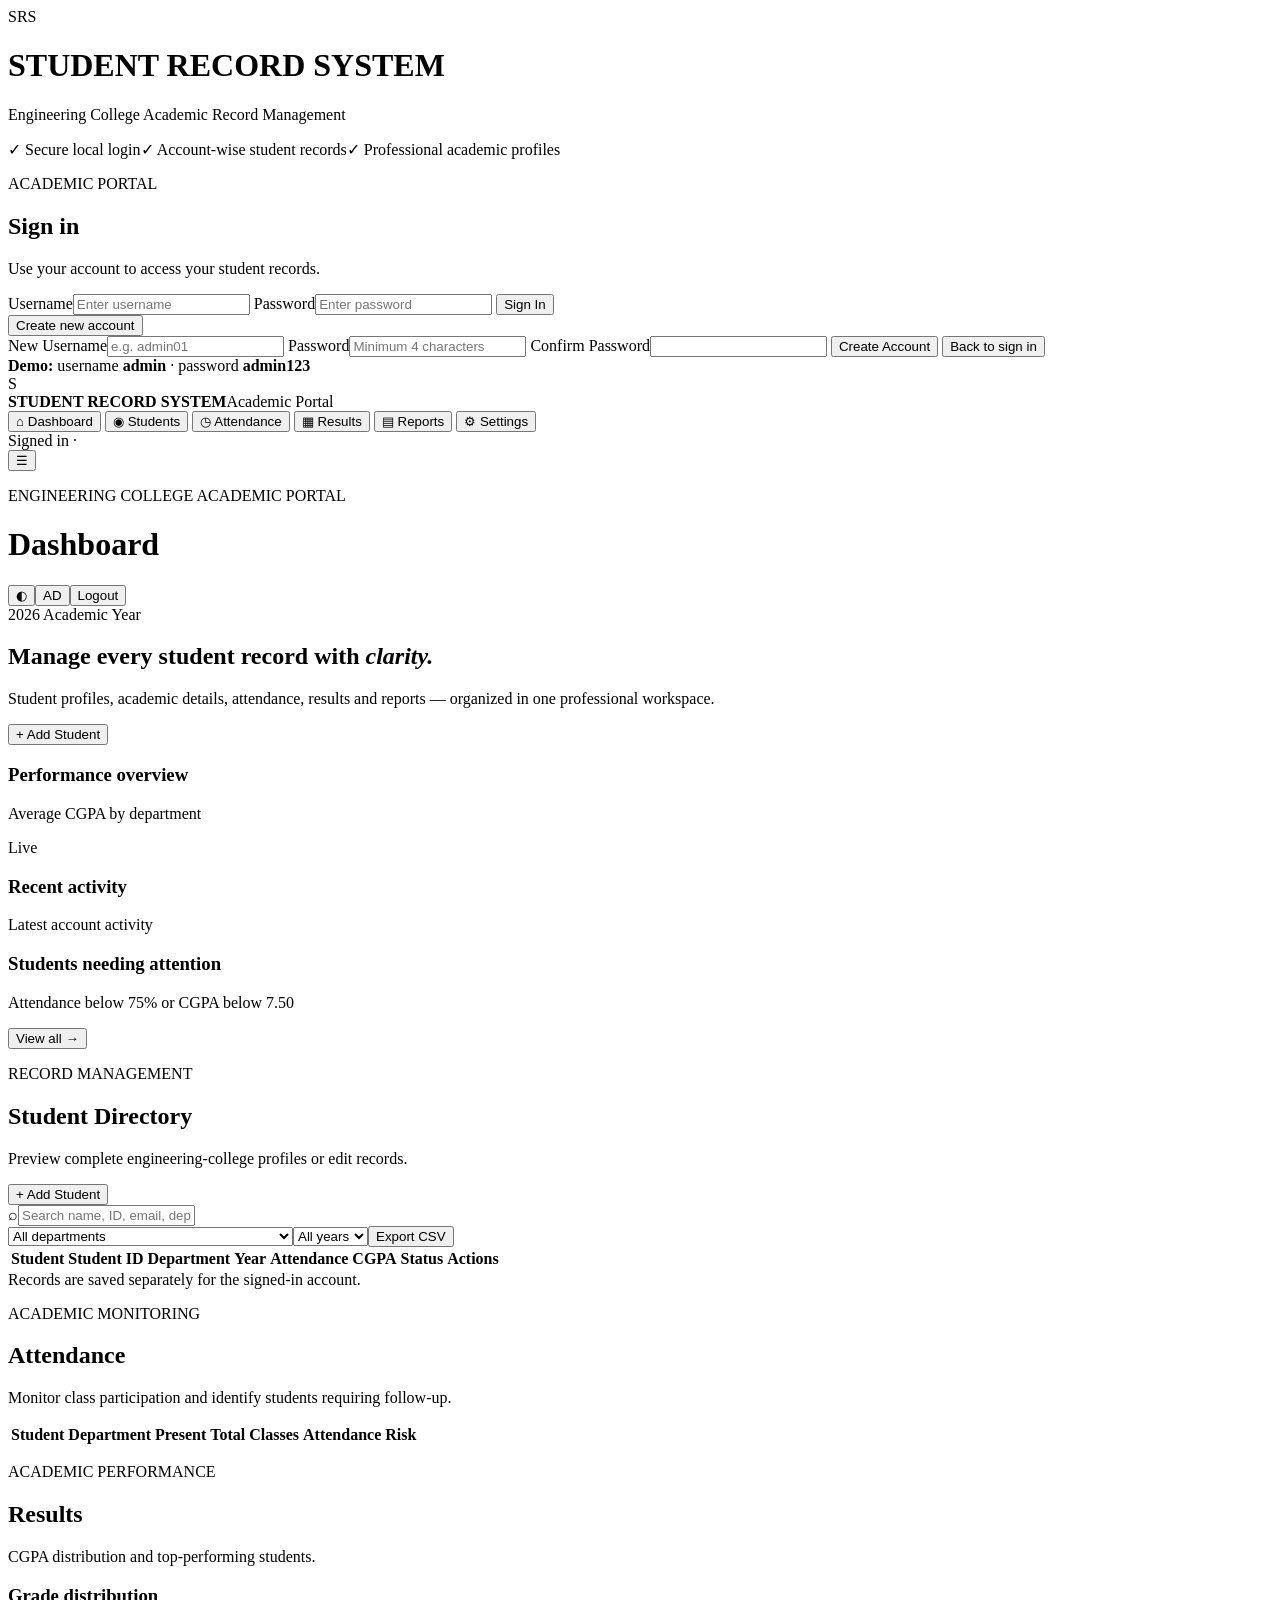
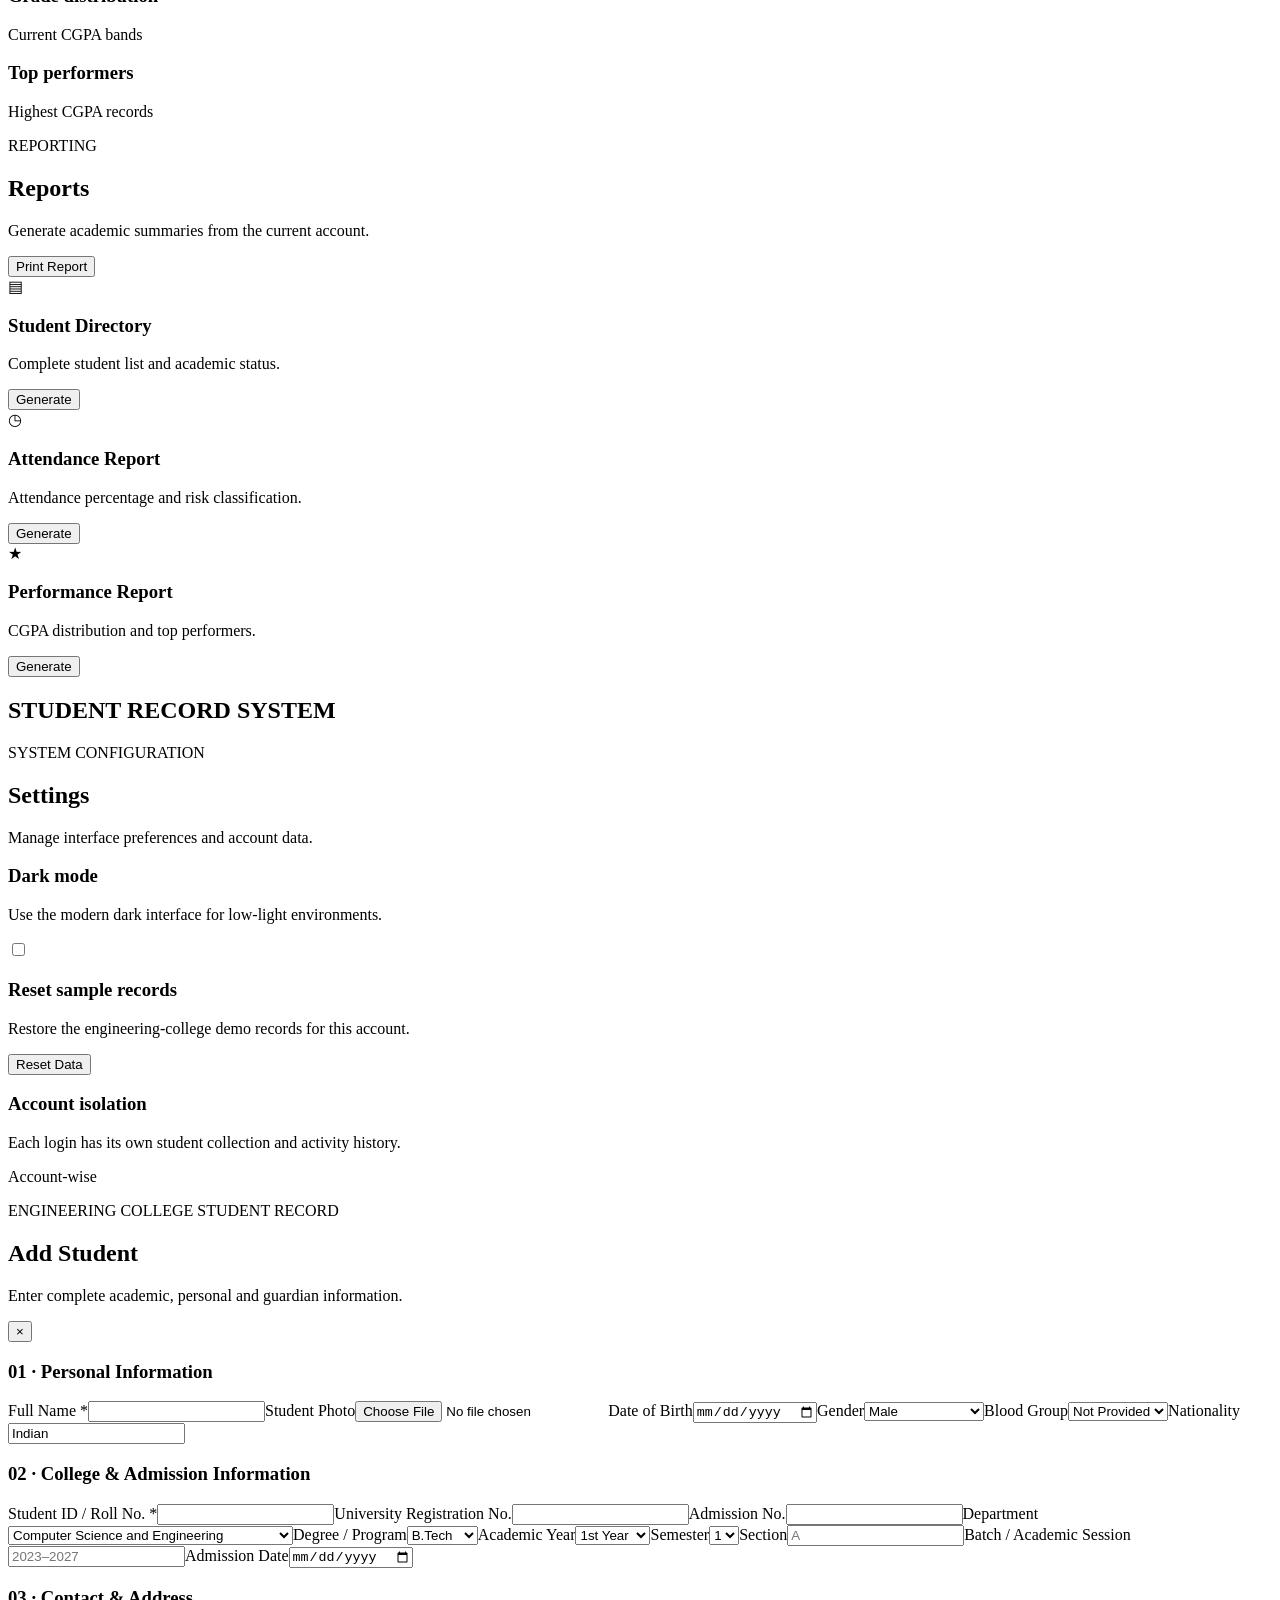
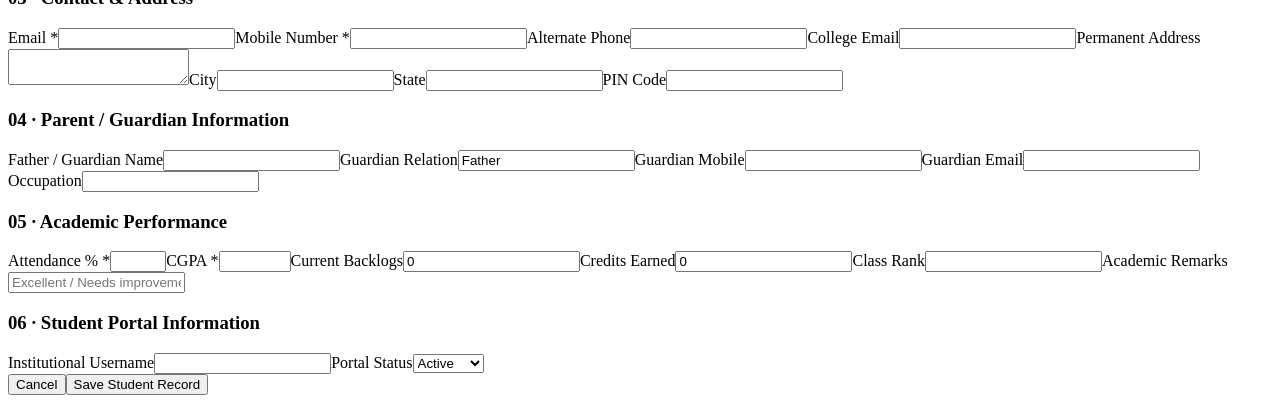
==== index.html @ 833dea28 "Rename Index.html to index.html" ====
<!DOCTYPE html>
<html lang="en">
<head>
<meta charset="UTF-8"><meta name="viewport" content="width=device-width,initial-scale=1.0">
<meta name="description" content="STUDENT RECORD SYSTEM">
<title>STUDENT RECORD SYSTEM</title>
<link rel="stylesheet" href="style.css">
</head>
<body>
<div id="loginScreen" class="login-screen">
  <div class="login-art"><div class="login-badge">SRS</div><h1>STUDENT RECORD SYSTEM</h1><p>Engineering College Academic Record Management</p><div class="login-points"><span>✓ Secure local login</span><span>✓ Account-wise student records</span><span>✓ Professional academic profiles</span></div></div>
  <div class="login-panel"><div class="login-card"><p class="eyebrow">ACADEMIC PORTAL</p><h2 id="authTitle">Sign in</h2><p class="muted" id="authSub">Use your account to access your student records.</p>
    <form id="loginForm">
      <label>Username<input id="loginUser" autocomplete="username" required placeholder="Enter username"></label>
      <label>Password<input id="loginPass" type="password" autocomplete="current-password" required placeholder="Enter password"></label>
      <button class="primary full" type="submit">Sign In</button>
    </form>
    <button class="link-btn" id="showRegister">Create new account</button>
    <form id="registerForm" class="hidden">
      <label>New Username<input id="regUser" required minlength="3" placeholder="e.g. admin01"></label>
      <label>Password<input id="regPass" type="password" required minlength="4" placeholder="Minimum 4 characters"></label>
      <label>Confirm Password<input id="regConfirm" type="password" required minlength="4"></label>
      <button class="primary full" type="submit">Create Account</button>
      <button class="link-btn" id="backLogin" type="button">Back to sign in</button>
    </form>
    <div class="demo-note"><strong>Demo:</strong> username <b>admin</b> · password <b>admin123</b></div>
  </div></div>
</div>

<div id="app" class="app-shell hidden">
<aside class="sidebar" id="sidebar">
  <div class="brand"><div class="brand-mark">S</div><div><strong>STUDENT RECORD SYSTEM</strong><span id="accountLabel">Academic Portal</span></div></div>
  <nav class="nav">
    <button class="nav-item active" data-section="dashboard">⌂ <span>Dashboard</span></button>
    <button class="nav-item" data-section="students">◉ <span>Students</span></button>
    <button class="nav-item" data-section="attendance">◷ <span>Attendance</span></button>
    <button class="nav-item" data-section="results">▦ <span>Results</span></button>
    <button class="nav-item" data-section="reports">▤ <span>Reports</span></button>
    <button class="nav-item" data-section="settings">⚙ <span>Settings</span></button>
  </nav>
  <div class="sidebar-footer"><span class="status-dot"></span> Signed in · <span id="sideUser"></span></div>
</aside>
<main class="main">
<header class="topbar"><button class="icon-btn mobile-menu" id="menuBtn">☰</button><div><p class="eyebrow">ENGINEERING COLLEGE ACADEMIC PORTAL</p><h1 id="pageTitle">Dashboard</h1></div><div class="top-actions"><button class="icon-btn" id="themeBtn">◐</button><button class="avatar" id="userAvatar">AD</button><button class="logout-btn" id="logoutBtn">Logout</button></div></header>

<section id="dashboard" class="page-section active"><div class="hero"><div><span class="pill">2026 Academic Year</span><h2>Manage every student record with <em>clarity.</em></h2><p>Student profiles, academic details, attendance, results and reports — organized in one professional workspace.</p></div><button class="primary" id="heroAdd">+ Add Student</button></div><div class="stats-grid" id="statsGrid"></div><div class="content-grid"><div class="card"><div class="card-head"><div><h3>Performance overview</h3><p>Average CGPA by department</p></div><span class="mini-badge">Live</span></div><div class="bar-chart" id="deptChart"></div></div><div class="card"><div class="card-head"><div><h3>Recent activity</h3><p>Latest account activity</p></div></div><div id="activityList" class="activity-list"></div></div></div><div class="card"><div class="card-head"><div><h3>Students needing attention</h3><p>Attendance below 75% or CGPA below 7.50</p></div><button class="text-btn" data-section="students">View all →</button></div><div id="attentionList"></div></div></section>

<section id="students" class="page-section"><div class="section-head"><div><p class="eyebrow">RECORD MANAGEMENT</p><h2>Student Directory</h2><p>Preview complete engineering-college profiles or edit records.</p></div><button class="primary" id="addBtn">+ Add Student</button></div><div class="toolbar card"><div class="search"><span>⌕</span><input id="searchInput" placeholder="Search name, ID, email, department or phone..."></div><select id="deptFilter"><option value="all">All departments</option><option>Computer Science and Engineering</option><option>Information Technology</option><option>Electronics and Communication Engineering</option><option>Electrical and Electronics Engineering</option><option>Mechanical Engineering</option><option>Civil Engineering</option><option>Artificial Intelligence and Data Science</option></select><select id="yearFilter"><option value="all">All years</option><option value="1">1st Year</option><option value="2">2nd Year</option><option value="3">3rd Year</option><option value="4">4th Year</option></select><button class="secondary" id="exportBtn">Export CSV</button></div><div class="card table-card"><div class="table-wrap"><table><thead><tr><th>Student</th><th>Student ID</th><th>Department</th><th>Year</th><th>Attendance</th><th>CGPA</th><th>Status</th><th>Actions</th></tr></thead><tbody id="studentTable"></tbody></table></div><div class="table-foot"><span id="recordCount"></span><span>Records are saved separately for the signed-in account.</span></div></div></section>

<section id="attendance" class="page-section"><div class="section-head"><div><p class="eyebrow">ACADEMIC MONITORING</p><h2>Attendance</h2><p>Monitor class participation and identify students requiring follow-up.</p></div></div><div class="stats-grid" id="attendanceStats"></div><div class="card table-card"><div class="table-wrap"><table><thead><tr><th>Student</th><th>Department</th><th>Present</th><th>Total Classes</th><th>Attendance</th><th>Risk</th></tr></thead><tbody id="attendanceTable"></tbody></table></div></div></section>

<section id="results" class="page-section"><div class="section-head"><div><p class="eyebrow">ACADEMIC PERFORMANCE</p><h2>Results</h2><p>CGPA distribution and top-performing students.</p></div></div><div class="content-grid"><div class="card"><div class="card-head"><div><h3>Grade distribution</h3><p>Current CGPA bands</p></div></div><div class="donut-wrap"><div class="donut" id="donut"></div><div id="gradeLegend" class="legend"></div></div></div><div class="card"><div class="card-head"><div><h3>Top performers</h3><p>Highest CGPA records</p></div></div><div id="topPerformers"></div></div></div></section>

<section id="reports" class="page-section"><div class="section-head"><div><p class="eyebrow">REPORTING</p><h2>Reports</h2><p>Generate academic summaries from the current account.</p></div><button class="primary" id="printBtn">Print Report</button></div><div class="report-grid"><div class="card report-card"><span class="report-icon">▤</span><h3>Student Directory</h3><p>Complete student list and academic status.</p><button class="secondary" data-report="directory">Generate</button></div><div class="card report-card"><span class="report-icon">◷</span><h3>Attendance Report</h3><p>Attendance percentage and risk classification.</p><button class="secondary" data-report="attendance">Generate</button></div><div class="card report-card"><span class="report-icon">★</span><h3>Performance Report</h3><p>CGPA distribution and top performers.</p><button class="secondary" data-report="performance">Generate</button></div></div><div class="card report-preview" id="reportPreview"><div class="report-sheet"><h2>STUDENT RECORD SYSTEM</h2><p id="reportDate"></p><div id="reportBody"></div></div></div></section>

<section id="settings" class="page-section"><div class="section-head"><div><p class="eyebrow">SYSTEM CONFIGURATION</p><h2>Settings</h2><p>Manage interface preferences and account data.</p></div></div><div class="settings-grid"><div class="card setting"><div><h3>Dark mode</h3><p>Use the modern dark interface for low-light environments.</p></div><label class="switch"><input type="checkbox" id="darkToggle"><span></span></label></div><div class="card setting"><div><h3>Reset sample records</h3><p>Restore the engineering-college demo records for this account.</p></div><button class="danger" id="resetBtn">Reset Data</button></div><div class="card setting"><div><h3>Account isolation</h3><p>Each login has its own student collection and activity history.</p></div><span class="pill">Account-wise</span></div></div></section>
</main></div>

<div class="modal-backdrop" id="modal"><div class="modal wide"><div class="modal-head"><div><p class="eyebrow">ENGINEERING COLLEGE STUDENT RECORD</p><h2 id="modalTitle">Add Student</h2><p class="muted">Enter complete academic, personal and guardian information.</p></div><button class="icon-btn" id="closeModal">×</button></div><form id="studentForm"><input type="hidden" id="editId"><div class="form-section"><h3>01 · Personal Information</h3><div class="form-grid"><label>Full Name *<input required id="name"></label><label>Student Photo<input type="file" id="photo" accept="image/*"></label><label>Date of Birth<input type="date" id="dob"></label><label>Gender<select id="gender"><option>Male</option><option>Female</option><option>Other</option><option>Prefer not to say</option></select></label><label>Blood Group<select id="bloodGroup"><option>Not Provided</option><option>A+</option><option>A−</option><option>B+</option><option>B−</option><option>AB+</option><option>AB−</option><option>O+</option><option>O−</option></select></label><label>Nationality<input id="nationality" value="Indian"></label></div></div>
<div class="form-section"><h3>02 · College & Admission Information</h3><div class="form-grid"><label>Student ID / Roll No. *<input required id="studentId"></label><label>University Registration No.<input id="registrationNo"></label><label>Admission No.<input id="admissionNo"></label><label>Department<select id="department"><option>Computer Science and Engineering</option><option>Information Technology</option><option>Electronics and Communication Engineering</option><option>Electrical and Electronics Engineering</option><option>Mechanical Engineering</option><option>Civil Engineering</option><option>Artificial Intelligence and Data Science</option></select></label><label>Degree / Program<select id="program"><option>B.Tech</option><option>B.E.</option><option>M.Tech</option><option>Diploma</option></select></label><label>Academic Year<select id="year"><option value="1">1st Year</option><option value="2">2nd Year</option><option value="3">3rd Year</option><option value="4">4th Year</option></select></label><label>Semester<select id="semester"><option>1</option><option>2</option><option>3</option><option>4</option><option>5</option><option>6</option><option>7</option><option>8</option></select></label><label>Section<input id="section" placeholder="A"></label><label>Batch / Academic Session<input id="batch" placeholder="2023–2027"></label><label>Admission Date<input type="date" id="admissionDate"></label></div></div>
<div class="form-section"><h3>03 · Contact & Address</h3><div class="form-grid"><label>Email *<input type="email" required id="email"></label><label>Mobile Number *<input required id="phone"></label><label>Alternate Phone<input id="altPhone"></label><label>College Email<input type="email" id="collegeEmail"></label><label class="span-2">Permanent Address<textarea id="address" rows="2"></textarea></label><label>City<input id="city"></label><label>State<input id="state"></label><label>PIN Code<input id="pin"></label></div></div>
<div class="form-section"><h3>04 · Parent / Guardian Information</h3><div class="form-grid"><label>Father / Guardian Name<input id="guardianName"></label><label>Guardian Relation<input id="guardianRelation" value="Father"></label><label>Guardian Mobile<input id="guardianPhone"></label><label>Guardian Email<input type="email" id="guardianEmail"></label><label>Occupation<input id="guardianOccupation"></label></div></div>
<div class="form-section"><h3>05 · Academic Performance</h3><div class="form-grid"><label>Attendance % *<input type="number" min="0" max="100" required id="attendanceInput"></label><label>CGPA *<input type="number" min="0" max="10" step="0.01" required id="cgpa"></label><label>Current Backlogs<input type="number" min="0" id="backlogs" value="0"></label><label>Credits Earned<input type="number" min="0" id="credits" value="0"></label><label>Class Rank<input type="number" min="0" id="rank"></label><label>Academic Remarks<input id="remarks" placeholder="Excellent / Needs improvement"></label></div></div>
<div class="form-section"><h3>06 · Student Portal Information</h3><div class="form-grid"><label>Institutional Username<input id="portalUsername"></label><label>Portal Status<select id="portalStatus"><option>Active</option><option>Inactive</option><option>Pending</option></select></label></div></div>
<div class="form-actions"><button type="button" class="secondary" id="cancelBtn">Cancel</button><button class="primary" type="submit">Save Student Record</button></div></form></div></div>
<div class="toast" id="toast"></div>
<script src="script.js"></script>
</body></html>
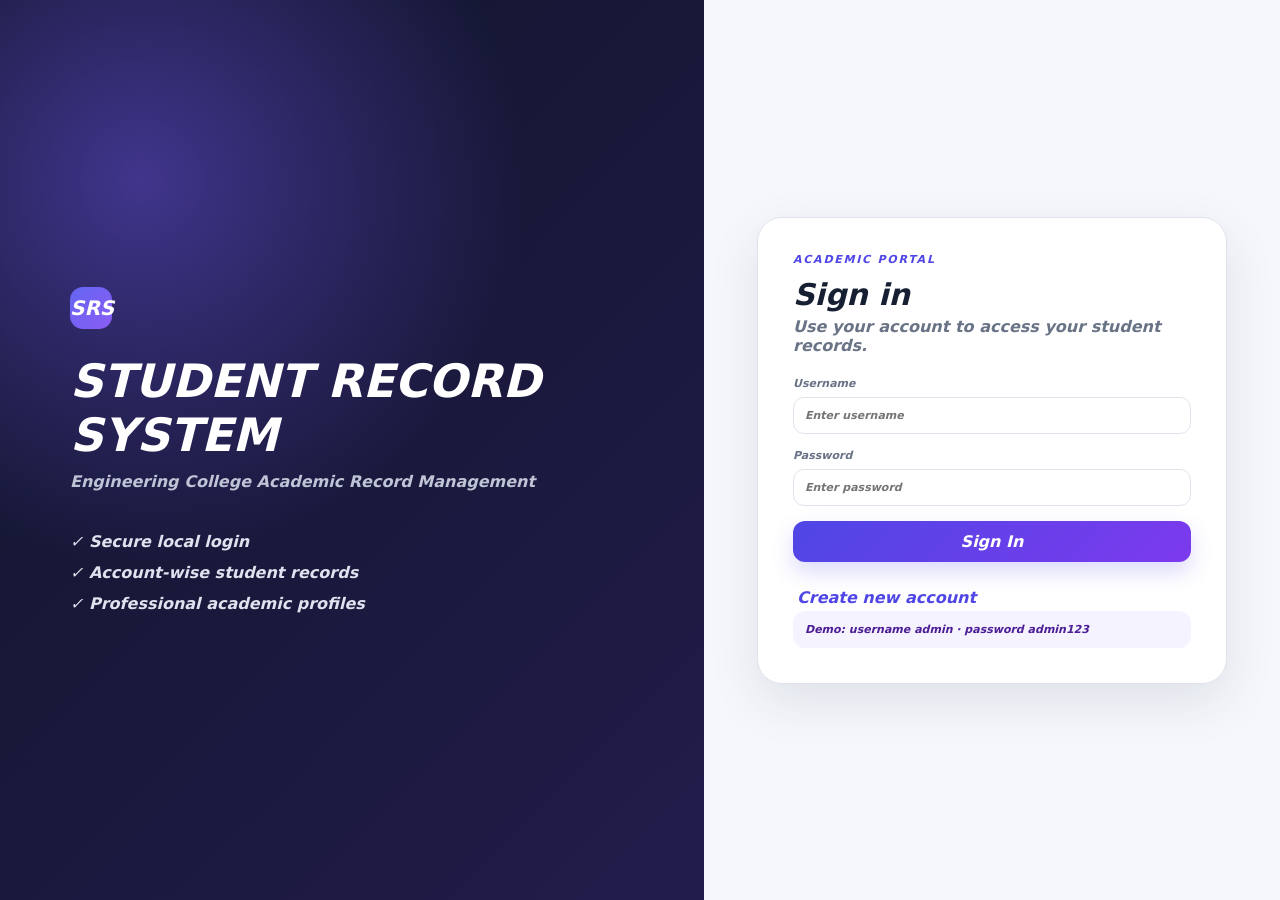
==== commit ceb242ad: "Update index.html" ====
--- a/index.html
+++ b/index.html
@@ -4,7 +4,7 @@
 <meta charset="UTF-8"><meta name="viewport" content="width=device-width,initial-scale=1.0">
 <meta name="description" content="STUDENT RECORD SYSTEM">
 <title>STUDENT RECORD SYSTEM</title>
-<link rel="stylesheet" href="style.css">
+<link rel="stylesheet" href="styles.css">
 </head>
 <body>
 <div id="loginScreen" class="login-screen">
@@ -65,5 +65,7 @@
 <div class="form-actions"><button type="button" class="secondary" id="cancelBtn">Cancel</button><button class="primary" type="submit">Save Student Record</button></div></form></div></div>
 <div class="toast" id="toast"></div>
 <script src="script.js"></script>
-</body></html>
+</body>
+</html>
                                                                                                                                                                                                                                                                                                                                                                                                                                                                                                                                                                                                                                                                                                                                                                                                                                                     
+                                                                                                                                                                                                                                                                                                                                                                                                                                                                                                                                                                                                                                                                                                                                                                                                                                                    
--- a/styles.css
+++ b/styles.css
@@ -0,0 +1,7 @@
+ :root{--bg:#f5f7fb;--surface:#fff;--surface2:#f0f3f8;--text:#172033;--muted:#697386;--line:#dfe4ec;--primary:#4f46e5;--primary2:#7c3aed;--good:#16a34a;--warn:#d97706;--danger:#dc2626;--shadow:0 18px 50px rgba(28,39,70,.10);--radius:20px}
+*{box-sizing:border-box}body{margin:0;font-family:Inter,ui-sans-serif,system-ui,-apple-system,"Segoe UI",sans-serif;background:var(--bg);color:var(--text);font-weight:600;font-style:italic}button,input,select,textarea{font:inherit;font-style:italic}button{cursor:pointer}h1,h2,h3,p{margin-top:0}h1,h2,h3,strong{font-weight:800}.hidden{display:none!important}.muted{color:var(--muted)}.eyebrow{font-size:11px;letter-spacing:.16em;color:var(--primary);font-weight:900}.app-shell{min-height:100vh;display:flex}.sidebar{width:280px;background:#111827;color:#fff;padding:25px 18px;display:flex;flex-direction:column;position:fixed;inset:0 auto 0 0;z-index:20}.brand{display:flex;gap:12px;align-items:center;padding:6px 10px 28px}.brand-mark,.login-badge{width:42px;height:42px;border-radius:13px;display:grid;place-items:center;background:linear-gradient(135deg,#6366f1,#8b5cf6);font-weight:900;font-size:20px}.brand strong{font-size:13px;display:block;line-height:1.2}.brand span{font-size:11px;color:#aab3c3}.nav{display:grid;gap:7px}.nav-item{border:0;background:transparent;color:#aab3c3;padding:13px 14px;border-radius:12px;text-align:left;display:flex;gap:12px;align-items:center}.nav-item:hover,.nav-item.active{background:#222a3b;color:#fff}.sidebar-footer{margin-top:auto;color:#aab3c3;font-size:12px;padding:12px}.status-dot{display:inline-block;width:8px;height:8px;background:#22c55e;border-radius:50%}.main{margin-left:280px;width:calc(100% - 280px);padding:0 34px 45px}.topbar{height:92px;display:flex;align-items:center;justify-content:space-between;border-bottom:1px solid var(--line);margin-bottom:28px}.topbar h1{margin:0;font-size:30px}.top-actions{display:flex;gap:10px;align-items:center}.icon-btn,.avatar,.logout-btn,.secondary,.primary,.danger,.text-btn,.link-btn{border:0;border-radius:12px;padding:11px 15px}.icon-btn{background:var(--surface);border:1px solid var(--line)}.avatar{width:42px;height:42px;border-radius:50%;background:#e7e7ff;color:var(--primary);font-weight:900}.logout-btn{background:#fff1f2;color:var(--danger)}.primary{background:linear-gradient(135deg,var(--primary),var(--primary2));color:#fff;box-shadow:0 10px 22px rgba(79,70,229,.20)}.secondary{background:var(--surface);color:var(--text);border:1px solid var(--line)}.danger{background:#fee2e2;color:#b91c1c}.text-btn,.link-btn{background:none;color:var(--primary);padding:4px}.full{width:100%}.page-section{display:none}.page-section.active{display:block}.hero{background:linear-gradient(135deg,#181c35,#332e81);color:#fff;border-radius:28px;padding:32px;display:flex;align-items:center;justify-content:space-between;gap:25px;box-shadow:var(--shadow);margin-bottom:25px}.hero h2{font-size:30px;max-width:720px;margin:8px 0}.hero p{color:#d7d9ea;max-width:720px}.pill,.mini-badge{display:inline-flex;align-items:center;padding:6px 10px;border-radius:999px;background:#ecebff;color:var(--primary);font-size:11px;font-weight:900}.hero .pill{background:rgba(255,255,255,.12);color:#fff}.stats-grid{display:grid;grid-template-columns:repeat(4,1fr);gap:16px;margin-bottom:22px}.stat{background:var(--surface);border:1px solid var(--line);border-radius:18px;padding:19px;box-shadow:0 8px 30px rgba(20,30,60,.05)}.stat .label{color:var(--muted);font-size:12px}.stat .value{font-size:28px;font-weight:900;margin:7px 0}.content-grid{display:grid;grid-template-columns:1.2fr .8fr;gap:20px;margin-bottom:20px}.card{background:var(--surface);border:1px solid var(--line);border-radius:var(--radius);padding:21px;box-shadow:0 8px 30px rgba(20,30,60,.05)}.card-head,.section-head{display:flex;align-items:center;justify-content:space-between;gap:15px}.card-head h3,.section-head h2{margin-bottom:4px}.card-head p,.section-head p{color:var(--muted);font-size:13px}.bar-chart{display:grid;gap:13px;margin-top:18px}.bar-row{display:grid;grid-template-columns:180px 1fr 48px;gap:10px;align-items:center;font-size:12px}.bar-track{height:10px;background:var(--surface2);border-radius:99px;overflow:hidden}.bar-fill{height:100%;background:linear-gradient(90deg,var(--primary),var(--primary2));border-radius:99px}.activity-list{display:grid;gap:12px}.activity{padding:12px;border-radius:13px;background:var(--surface2);font-size:12px}.section-head{margin:8px 0 20px}.section-head h2{font-size:28px}.toolbar{display:flex;gap:10px;align-items:center;margin-bottom:18px;flex-wrap:wrap}.search{flex:1;min-width:240px;display:flex;align-items:center;gap:8px;background:var(--surface2);border:1px solid var(--line);border-radius:12px;padding:0 12px}.search input{border:0;background:transparent;outline:0;width:100%;padding:12px}.toolbar select{border:1px solid var(--line);border-radius:12px;padding:11px;background:var(--surface)}.table-card{padding:0;overflow:hidden}.table-wrap{overflow:auto}.table-wrap table{width:100%;border-collapse:collapse;min-width:850px}.table-wrap th,.table-wrap td{padding:14px 16px;border-bottom:1px solid var(--line);text-align:left;font-size:12px;vertical-align:middle}.table-wrap th{color:var(--muted);background:var(--surface2);font-size:11px}.student-cell{display:flex;align-items:center;gap:10px}.student-photo,.photo-fallback{width:42px;height:42px;border-radius:12px;object-fit:cover}.photo-fallback{display:grid;place-items:center;background:#e7e7ff;color:var(--primary);font-weight:900}.status{padding:5px 9px;border-radius:999px;font-size:10px;font-weight:900}.status.good{background:#dcfce7;color:#15803d}.status.warn{background:#ffedd5;color:#c2410c}.status.danger{background:#fee2e2;color:#b91c1c}.action-row{display:flex;gap:6px}.action-row button{padding:7px 9px;font-size:11px}.table-foot{display:flex;justify-content:space-between;padding:13px 16px;color:var(--muted);font-size:11px}.report-grid{display:grid;grid-template-columns:repeat(3,1fr);gap:18px}.report-card{min-height:190px}.report-icon{font-size:28px;color:var(--primary)}.report-card p{color:var(--muted);min-height:42px}.report-preview{margin-top:20px}.report-sheet{padding:20px;border:1px dashed var(--line);border-radius:16px}.donut-wrap{display:flex;align-items:center;gap:25px;min-height:230px}.donut{width:150px;height:150px;border-radius:50%;background:conic-gradient(var(--primary) 0 40%,#8b5cf6 40% 70%,#c4b5fd 70% 85%,#e5e7eb 85% 100%);position:relative}.donut:after{content:"";position:absolute;inset:28px;background:var(--surface);border-radius:50%}.legend{display:grid;gap:9px;font-size:12px}.legend span:before{content:"";display:inline-block;width:9px;height:9px;border-radius:50%;background:var(--primary);margin-right:8px}.settings-grid{display:grid;gap:15px}.setting{display:flex;align-items:center;justify-content:space-between}.switch{position:relative;width:52px;height:28px}.switch input{display:none}.switch span{position:absolute;inset:0;border-radius:30px;background:#d1d5db}.switch span:after{content:"";position:absolute;width:22px;height:22px;top:3px;left:3px;border-radius:50%;background:#fff;transition:.2s}.switch input:checked+span{background:var(--primary)}.switch input:checked+span:after{transform:translateX(24px)}
+.login-screen{min-height:100vh;display:grid;grid-template-columns:1.1fr .9fr;background:#0d1224}.login-art{color:#fff;padding:70px;display:flex;flex-direction:column;justify-content:center;background:radial-gradient(circle at 20% 20%,#40358c,transparent 42%),linear-gradient(135deg,#10152b,#221c4b)}.login-art h1{font-size:46px;max-width:650px;margin:25px 0 10px}.login-art p{color:#bfc4d7}.login-points{display:grid;gap:12px;margin-top:25px;color:#dfe2ef}.login-panel{display:grid;place-items:center;background:#f5f7fb;padding:25px}.login-card{background:#fff;width:min(470px,100%);padding:35px;border-radius:25px;box-shadow:var(--shadow);border:1px solid var(--line)}.login-card h2{font-size:30px;margin-bottom:5px}.login-card form{display:grid;gap:15px;margin:22px 0}.login-card label,.form-grid label{display:grid;gap:7px;font-size:11px;color:var(--muted)}.login-card input,.form-grid input,.form-grid select,.form-grid textarea{border:1px solid var(--line);background:var(--surface);border-radius:11px;padding:11px;color:var(--text);outline:none}.login-card input:focus,.form-grid input:focus,.form-grid select:focus,.form-grid textarea:focus{border-color:#8b5cf6;box-shadow:0 0 0 3px #8b5cf61c}.demo-note{background:#f5f3ff;color:#4c1d95;padding:12px;border-radius:12px;font-size:11px}.modal-backdrop{position:fixed;inset:0;background:rgba(5,10,25,.62);display:none;align-items:center;justify-content:center;padding:20px;z-index:50}.modal-backdrop.show{display:flex}.modal{background:var(--surface);width:min(1100px,100%);max-height:92vh;overflow:auto;border-radius:24px;box-shadow:0 30px 100px rgba(0,0,0,.25)}.modal-head{padding:22px 24px;border-bottom:1px solid var(--line);display:flex;justify-content:space-between;position:sticky;top:0;background:var(--surface);z-index:2}.form-section{padding:20px 24px;border-bottom:1px solid var(--line)}.form-section h3{font-size:13px;color:var(--primary)}.form-grid{display:grid;grid-template-columns:repeat(3,1fr);gap:14px}.span-2{grid-column:span 2}.form-actions{padding:20px 24px;display:flex;justify-content:flex-end;gap:10px;position:sticky;bottom:0;background:var(--surface)}.toast{position:fixed;right:25px;bottom:25px;background:#111827;color:#fff;padding:13px 17px;border-radius:12px;display:none;z-index:100;box-shadow:var(--shadow)}.toast.show{display:block}.profile-page{min-height:100vh;background:var(--bg)}.profile-shell{max-width:1180px;margin:auto;padding:28px}.profile-top{display:flex;justify-content:space-between;align-items:center;margin-bottom:20px}.profile-top h1{font-size:32px}.profile-hero{display:grid;grid-template-columns:160px 1fr auto;gap:24px;align-items:center;background:linear-gradient(135deg,#161a34,#3d347e);color:#fff;padding:30px;border-radius:28px}.profile-big-photo,.profile-fallback{width:150px;height:150px;border-radius:25px;object-fit:cover;background:#eee;display:grid;place-items:center;font-size:45px;font-weight:900;color:var(--primary)}.profile-hero .eyebrow{color:#c9c5ff}.profile-hero h2{font-size:32px;margin:6px 0}.profile-meta{display:flex;gap:8px;flex-wrap:wrap}.profile-meta span{background:rgba(255,255,255,.12);padding:7px 10px;border-radius:99px;font-size:11px}.profile-score{font-size:42px;font-weight:900;text-align:center}.profile-grid{display:grid;grid-template-columns:1fr 1fr;gap:18px;margin-top:18px}.profile-card h3{font-size:15px;color:var(--primary)}.detail-grid{display:grid;grid-template-columns:1fr 1fr;gap:12px}.detail{padding:11px;background:var(--surface2);border-radius:12px}.detail small{display:block;color:var(--muted);font-size:10px}.detail b{font-size:12px}.profile-full{grid-column:1/-1}.profile-page .eyebrow{margin-bottom:4px}@media(max-width:1050px){.sidebar{width:230px}.main{margin-left:230px;width:calc(100% - 230px)}.stats-grid{grid-template-columns:repeat(2,1fr)}.content-grid,.profile-grid{grid-template-columns:1fr}.form-grid{grid-template-columns:repeat(2,1fr)}}@media(max-width:760px){.login-screen{grid-template-columns:1fr}.login-art{padding:35px;min-height:330px}.login-art h1{font-size:32px}.sidebar{transform:translateX(-100%);transition:.2s}.sidebar.open{transform:translateX(0)}.main{margin-left:0;width:100%;padding:0 16px 30px}.mobile-menu{display:block}.topbar{height:80px}.topbar h1{font-size:22px}.logout-btn{display:none}.hero{flex-direction:column;align-items:flex-start}.stats-grid,.report-grid{grid-template-columns:1fr}.form-grid{grid-template-columns:1fr}.span-2{grid-column:auto}.profile-shell{padding:16px}.profile-top{align-items:flex-start;gap:10px}.profile-top button{padding:8px}.profile-hero{grid-template-columns:1fr;text-align:center}.profile-meta{justify-content:center}.profile-big-photo,.profile-fallback{margin:auto}.detail-grid{grid-template-columns:1fr}}
+.dark{--bg:#0b1020;--surface:#12182a;--surface2:#1a2235;--text:#edf1f7;--muted:#aab3c3;--line:#2a3449}.dark .login-panel{background:var(--bg)}.dark .login-card{background:var(--surface)}.dark .secondary,.dark .icon-btn{background:var(--surface);color:var(--text)}.dark .logout-btn{background:#351c25}.dark .modal-backdrop{background:rgba(0,0,0,.72)}
+@media print{body{background:#fff}.profile-top button{display:none}.profile-hero{color:#000;background:#fff;border:1px solid #ddd}.profile-meta span{background:#eee;color:#000}.profile-grid{grid-template-columns:1fr 1fr}.profile-card{box-shadow:none}.detail{background:#f8f8f8}}
+                                                                                                                                                                                                                                                                                                                                                                                                                                                                                                                                                                                                                                                                                                                                                                                                                                                                                                                                                                                                                                                                                                                                                                                                                                                                                                                                                                                                                                                                                                                                                                                                                                                                                                                                                                                                                                                                                                                                                                                                                                                                                                                                                                                                                                                                                                                                                                                                                                                                                                                                                         
+                                                                                                                                                                                                                                                                                                                                                                                                                                                                                                                                                                                                                                                                                                                                                                                                                                                                                                                                                                                                                                                                                                                                                                                                                                                                                                                                                                                                                                                                                                                                                                                                                                                                                                                                                                                                                                                                                                                                                                                                                                                                                                                                                                                                                                                                                                                                                                                                                                                                                                                                                         
